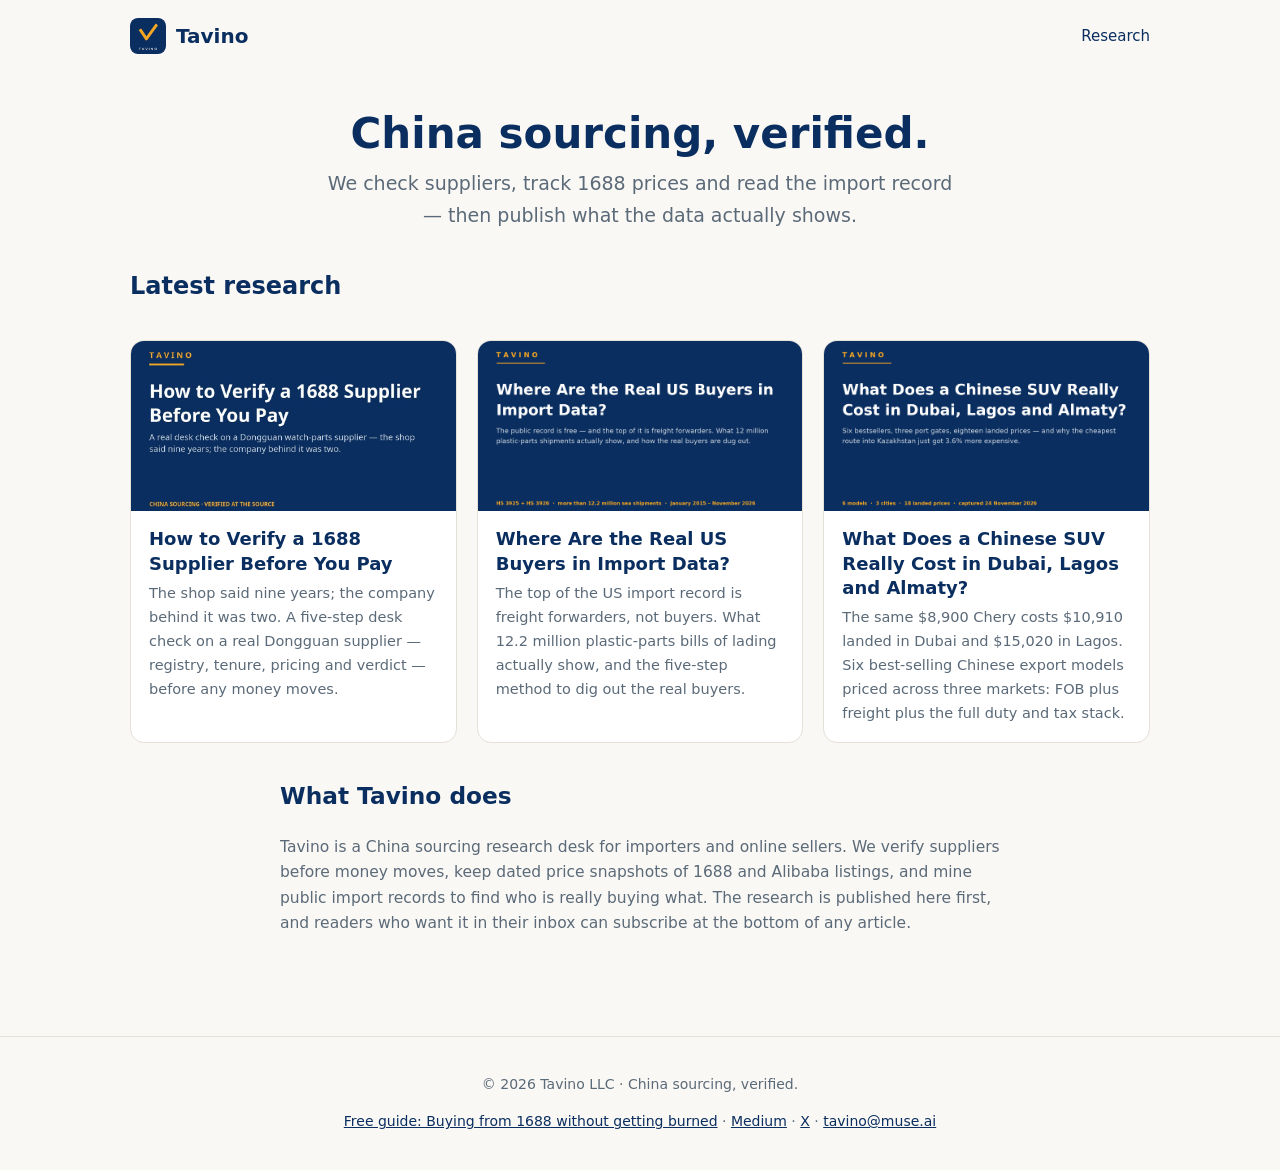
==== index.html @ 5d23ca44 "De-commercialize: no subscribe form on homepage; quiet end-of-article subscribe; soften about" ====
<!DOCTYPE html>
<html lang="en">
<head>
<meta charset="utf-8">
<meta name="viewport" content="width=device-width, initial-scale=1">
<title>Tavino — China sourcing, verified</title>
<meta name="description" content="Tavino researches China sourcing with real data: supplier verification, 1688 price snapshots and US import records. Get the free weekly brief.">
<link rel="canonical" href="https://sikekidu.github.io/tavino/">
<meta property="og:type" content="website">
<meta property="og:title" content="Tavino — China sourcing, verified">
<meta property="og:description" content="Tavino researches China sourcing with real data: supplier verification, 1688 price snapshots and US import records. Get the free weekly brief.">
<meta property="og:url" content="https://sikekidu.github.io/tavino/">
<meta property="og:image" content="https://sikekidu.github.io/tavino/assets/img/a1/img-1.jpg">
<meta name="twitter:card" content="summary_large_image">
<link rel="icon" href="https://sikekidu.github.io/tavino/assets/brand/favicon.ico">
<link rel="stylesheet" href="https://sikekidu.github.io/tavino/style.css">

</head>
<body>
<header class="site-header">
<a class="brand" href="https://sikekidu.github.io/tavino/"><img src="https://sikekidu.github.io/tavino/assets/brand/avatar.png" alt="Tavino logo" width="36" height="36"><span>Tavino</span></a>
<nav><a href="https://sikekidu.github.io/tavino/#research">Research</a></nav>
</header>
<main>
<section class="hero">
<h1>China sourcing, verified.</h1>
<p class="lede">We check suppliers, track 1688 prices and read the import record — then publish what the data actually shows.</p>
</section>
<section id="research">
<h2 style="color:var(--navy)">Latest research</h2>
<div class="cards">
<a class="card" href="https://sikekidu.github.io/tavino/verify-1688-supplier/"><img src="https://sikekidu.github.io/tavino/assets/img/a1/img-1.jpg" alt="How to Verify a 1688 Supplier Before You Pay"><div><h3>How to Verify a 1688 Supplier Before You Pay</h3><p>The shop said nine years; the company behind it was two. A five-step desk check on a real Dongguan supplier — registry, tenure, pricing and verdict — before any money moves.</p></div></a>
<a class="card" href="https://sikekidu.github.io/tavino/us-import-data-buyers/"><img src="https://sikekidu.github.io/tavino/assets/img/a2/cover.png" alt="Where Are the Real US Buyers in Import Data?"><div><h3>Where Are the Real US Buyers in Import Data?</h3><p>The top of the US import record is freight forwarders, not buyers. What 12.2 million plastic-parts bills of lading actually show, and the five-step method to dig out the real buyers.</p></div></a>
<a class="card" href="https://sikekidu.github.io/tavino/chinese-suv-landed-cost/"><img src="https://sikekidu.github.io/tavino/assets/img/a3/cover.png" alt="What Does a Chinese SUV Really Cost in Dubai, Lagos and Almaty?"><div><h3>What Does a Chinese SUV Really Cost in Dubai, Lagos and Almaty?</h3><p>The same $8,900 Chery costs $10,910 landed in Dubai and $15,020 in Lagos. Six best-selling Chinese export models priced across three markets: FOB plus freight plus the full duty and tax stack.</p></div></a>
</div>
</section>
<section class="about">
<h2>What Tavino does</h2>
<p>Tavino is a China sourcing research desk for importers and online sellers. We verify suppliers before money moves, keep dated price snapshots of 1688 and Alibaba listings, and mine public import records to find who is really buying what. The research is published here first, and readers who want it in their inbox can subscribe at the bottom of any article.</p>
</section>
</main>
<footer class="site-footer">
<p>© 2026 Tavino LLC · China sourcing, verified.</p>
<p><a href="https://payhip.com/b/dk5Lb">Free guide: Buying from 1688 without getting burned</a> · <a href="https://medium.com/@TavinoLLC">Medium</a> · <a href="https://x.com/Nathonni">X</a> · <a href="mailto:tavino@muse.ai">tavino@muse.ai</a></p>
</footer>

</body>
</html>
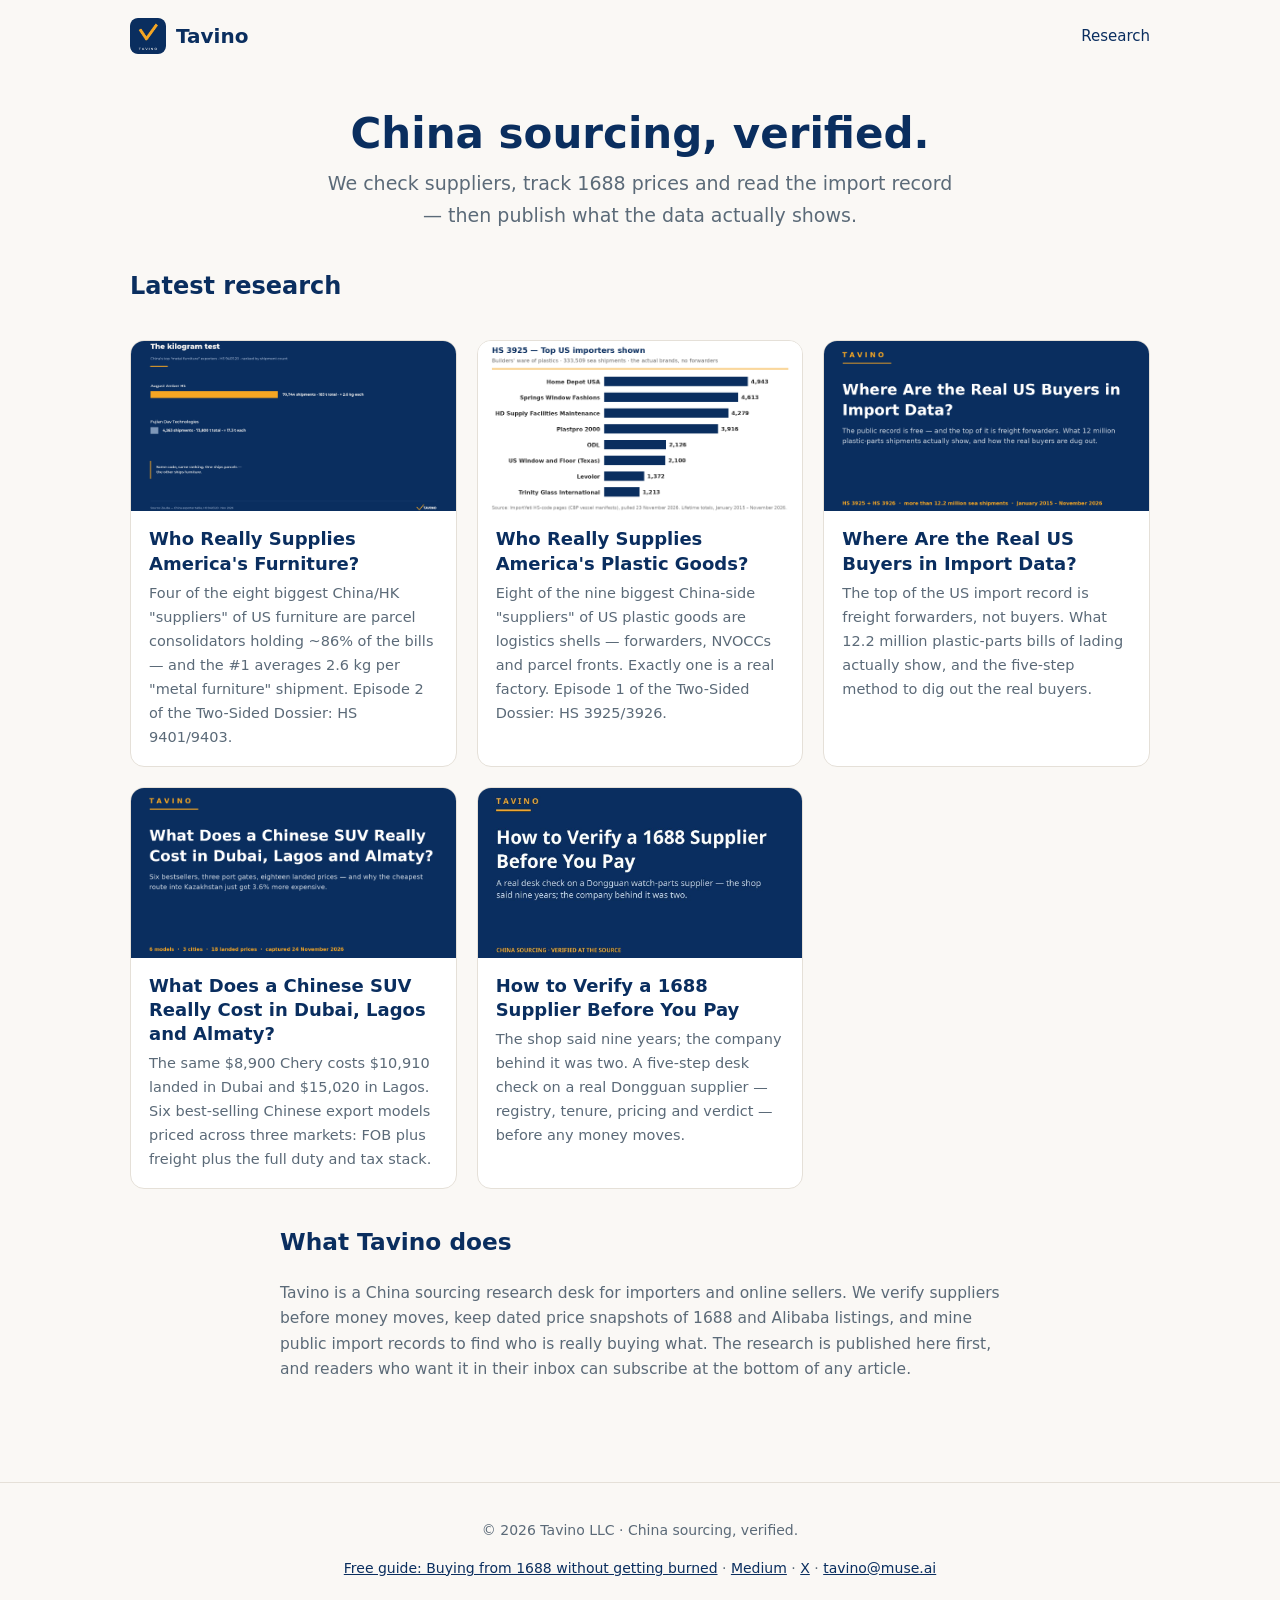
==== commit a3bd0171: "Add Two-Sided Dossier episodes 1-2 (plastics, furniture) as report pages" ====
--- a/index.html
+++ b/index.html
@@ -29,9 +29,11 @@
 <section id="research">
 <h2 style="color:var(--navy)">Latest research</h2>
 <div class="cards">
-<a class="card" href="https://sikekidu.github.io/tavino/verify-1688-supplier/"><img src="https://sikekidu.github.io/tavino/assets/img/a1/img-1.jpg" alt="How to Verify a 1688 Supplier Before You Pay"><div><h3>How to Verify a 1688 Supplier Before You Pay</h3><p>The shop said nine years; the company behind it was two. A five-step desk check on a real Dongguan supplier — registry, tenure, pricing and verdict — before any money moves.</p></div></a>
+<a class="card" href="https://sikekidu.github.io/tavino/who-supplies-americas-furniture/"><img src="https://sikekidu.github.io/tavino/assets/img/reports/kg-test.png" alt="Who Really Supplies America&#x27;s Furniture?"><div><h3>Who Really Supplies America&#x27;s Furniture?</h3><p>Four of the eight biggest China/HK &quot;suppliers&quot; of US furniture are parcel consolidators holding ~86% of the bills — and the #1 averages 2.6 kg per &quot;metal furniture&quot; shipment. Episode 2 of the Two-Sided Dossier: HS 9401/9403.</p></div></a>
+<a class="card" href="https://sikekidu.github.io/tavino/who-supplies-americas-plastics/"><img src="https://sikekidu.github.io/tavino/assets/img/a2/chart-clean.png" alt="Who Really Supplies America&#x27;s Plastic Goods?"><div><h3>Who Really Supplies America&#x27;s Plastic Goods?</h3><p>Eight of the nine biggest China-side &quot;suppliers&quot; of US plastic goods are logistics shells — forwarders, NVOCCs and parcel fronts. Exactly one is a real factory. Episode 1 of the Two-Sided Dossier: HS 3925/3926.</p></div></a>
 <a class="card" href="https://sikekidu.github.io/tavino/us-import-data-buyers/"><img src="https://sikekidu.github.io/tavino/assets/img/a2/cover.png" alt="Where Are the Real US Buyers in Import Data?"><div><h3>Where Are the Real US Buyers in Import Data?</h3><p>The top of the US import record is freight forwarders, not buyers. What 12.2 million plastic-parts bills of lading actually show, and the five-step method to dig out the real buyers.</p></div></a>
 <a class="card" href="https://sikekidu.github.io/tavino/chinese-suv-landed-cost/"><img src="https://sikekidu.github.io/tavino/assets/img/a3/cover.png" alt="What Does a Chinese SUV Really Cost in Dubai, Lagos and Almaty?"><div><h3>What Does a Chinese SUV Really Cost in Dubai, Lagos and Almaty?</h3><p>The same $8,900 Chery costs $10,910 landed in Dubai and $15,020 in Lagos. Six best-selling Chinese export models priced across three markets: FOB plus freight plus the full duty and tax stack.</p></div></a>
+<a class="card" href="https://sikekidu.github.io/tavino/verify-1688-supplier/"><img src="https://sikekidu.github.io/tavino/assets/img/a1/img-1.jpg" alt="How to Verify a 1688 Supplier Before You Pay"><div><h3>How to Verify a 1688 Supplier Before You Pay</h3><p>The shop said nine years; the company behind it was two. A five-step desk check on a real Dongguan supplier — registry, tenure, pricing and verdict — before any money moves.</p></div></a>
 </div>
 </section>
 <section class="about">
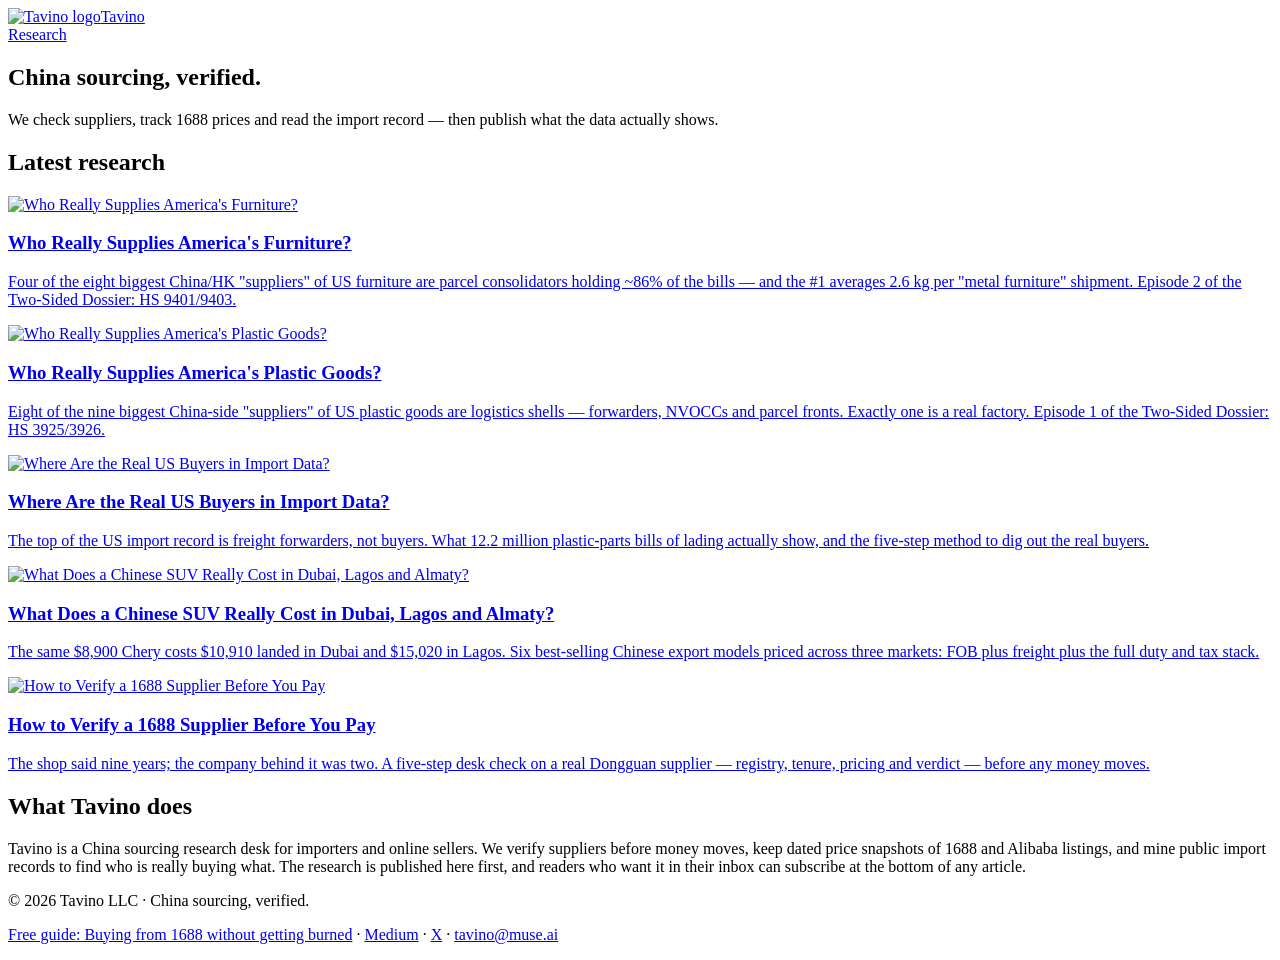
==== commit b04dc977: "Switch site to tavinosourcing.com (custom domain + CNAME)" ====
--- a/index.html
+++ b/index.html
@@ -5,21 +5,21 @@
 <meta name="viewport" content="width=device-width, initial-scale=1">
 <title>Tavino — China sourcing, verified</title>
 <meta name="description" content="Tavino researches China sourcing with real data: supplier verification, 1688 price snapshots and US import records. Get the free weekly brief.">
-<link rel="canonical" href="https://sikekidu.github.io/tavino/">
+<link rel="canonical" href="https://tavinosourcing.com/">
 <meta property="og:type" content="website">
 <meta property="og:title" content="Tavino — China sourcing, verified">
 <meta property="og:description" content="Tavino researches China sourcing with real data: supplier verification, 1688 price snapshots and US import records. Get the free weekly brief.">
-<meta property="og:url" content="https://sikekidu.github.io/tavino/">
-<meta property="og:image" content="https://sikekidu.github.io/tavino/assets/img/a1/img-1.jpg">
+<meta property="og:url" content="https://tavinosourcing.com/">
+<meta property="og:image" content="https://tavinosourcing.com/assets/img/a1/img-1.jpg">
 <meta name="twitter:card" content="summary_large_image">
-<link rel="icon" href="https://sikekidu.github.io/tavino/assets/brand/favicon.ico">
-<link rel="stylesheet" href="https://sikekidu.github.io/tavino/style.css">
+<link rel="icon" href="https://tavinosourcing.com/assets/brand/favicon.ico">
+<link rel="stylesheet" href="https://tavinosourcing.com/style.css">
 
 </head>
 <body>
 <header class="site-header">
-<a class="brand" href="https://sikekidu.github.io/tavino/"><img src="https://sikekidu.github.io/tavino/assets/brand/avatar.png" alt="Tavino logo" width="36" height="36"><span>Tavino</span></a>
-<nav><a href="https://sikekidu.github.io/tavino/#research">Research</a></nav>
+<a class="brand" href="https://tavinosourcing.com/"><img src="https://tavinosourcing.com/assets/brand/avatar.png" alt="Tavino logo" width="36" height="36"><span>Tavino</span></a>
+<nav><a href="https://tavinosourcing.com/#research">Research</a></nav>
 </header>
 <main>
 <section class="hero">
@@ -29,11 +29,11 @@
 <section id="research">
 <h2 style="color:var(--navy)">Latest research</h2>
 <div class="cards">
-<a class="card" href="https://sikekidu.github.io/tavino/who-supplies-americas-furniture/"><img src="https://sikekidu.github.io/tavino/assets/img/reports/kg-test.png" alt="Who Really Supplies America&#x27;s Furniture?"><div><h3>Who Really Supplies America&#x27;s Furniture?</h3><p>Four of the eight biggest China/HK &quot;suppliers&quot; of US furniture are parcel consolidators holding ~86% of the bills — and the #1 averages 2.6 kg per &quot;metal furniture&quot; shipment. Episode 2 of the Two-Sided Dossier: HS 9401/9403.</p></div></a>
-<a class="card" href="https://sikekidu.github.io/tavino/who-supplies-americas-plastics/"><img src="https://sikekidu.github.io/tavino/assets/img/a2/chart-clean.png" alt="Who Really Supplies America&#x27;s Plastic Goods?"><div><h3>Who Really Supplies America&#x27;s Plastic Goods?</h3><p>Eight of the nine biggest China-side &quot;suppliers&quot; of US plastic goods are logistics shells — forwarders, NVOCCs and parcel fronts. Exactly one is a real factory. Episode 1 of the Two-Sided Dossier: HS 3925/3926.</p></div></a>
-<a class="card" href="https://sikekidu.github.io/tavino/us-import-data-buyers/"><img src="https://sikekidu.github.io/tavino/assets/img/a2/cover.png" alt="Where Are the Real US Buyers in Import Data?"><div><h3>Where Are the Real US Buyers in Import Data?</h3><p>The top of the US import record is freight forwarders, not buyers. What 12.2 million plastic-parts bills of lading actually show, and the five-step method to dig out the real buyers.</p></div></a>
-<a class="card" href="https://sikekidu.github.io/tavino/chinese-suv-landed-cost/"><img src="https://sikekidu.github.io/tavino/assets/img/a3/cover.png" alt="What Does a Chinese SUV Really Cost in Dubai, Lagos and Almaty?"><div><h3>What Does a Chinese SUV Really Cost in Dubai, Lagos and Almaty?</h3><p>The same $8,900 Chery costs $10,910 landed in Dubai and $15,020 in Lagos. Six best-selling Chinese export models priced across three markets: FOB plus freight plus the full duty and tax stack.</p></div></a>
-<a class="card" href="https://sikekidu.github.io/tavino/verify-1688-supplier/"><img src="https://sikekidu.github.io/tavino/assets/img/a1/img-1.jpg" alt="How to Verify a 1688 Supplier Before You Pay"><div><h3>How to Verify a 1688 Supplier Before You Pay</h3><p>The shop said nine years; the company behind it was two. A five-step desk check on a real Dongguan supplier — registry, tenure, pricing and verdict — before any money moves.</p></div></a>
+<a class="card" href="https://tavinosourcing.com/who-supplies-americas-furniture/"><img src="https://tavinosourcing.com/assets/img/reports/kg-test.png" alt="Who Really Supplies America&#x27;s Furniture?"><div><h3>Who Really Supplies America&#x27;s Furniture?</h3><p>Four of the eight biggest China/HK &quot;suppliers&quot; of US furniture are parcel consolidators holding ~86% of the bills — and the #1 averages 2.6 kg per &quot;metal furniture&quot; shipment. Episode 2 of the Two-Sided Dossier: HS 9401/9403.</p></div></a>
+<a class="card" href="https://tavinosourcing.com/who-supplies-americas-plastics/"><img src="https://tavinosourcing.com/assets/img/a2/chart-clean.png" alt="Who Really Supplies America&#x27;s Plastic Goods?"><div><h3>Who Really Supplies America&#x27;s Plastic Goods?</h3><p>Eight of the nine biggest China-side &quot;suppliers&quot; of US plastic goods are logistics shells — forwarders, NVOCCs and parcel fronts. Exactly one is a real factory. Episode 1 of the Two-Sided Dossier: HS 3925/3926.</p></div></a>
+<a class="card" href="https://tavinosourcing.com/us-import-data-buyers/"><img src="https://tavinosourcing.com/assets/img/a2/cover.png" alt="Where Are the Real US Buyers in Import Data?"><div><h3>Where Are the Real US Buyers in Import Data?</h3><p>The top of the US import record is freight forwarders, not buyers. What 12.2 million plastic-parts bills of lading actually show, and the five-step method to dig out the real buyers.</p></div></a>
+<a class="card" href="https://tavinosourcing.com/chinese-suv-landed-cost/"><img src="https://tavinosourcing.com/assets/img/a3/cover.png" alt="What Does a Chinese SUV Really Cost in Dubai, Lagos and Almaty?"><div><h3>What Does a Chinese SUV Really Cost in Dubai, Lagos and Almaty?</h3><p>The same $8,900 Chery costs $10,910 landed in Dubai and $15,020 in Lagos. Six best-selling Chinese export models priced across three markets: FOB plus freight plus the full duty and tax stack.</p></div></a>
+<a class="card" href="https://tavinosourcing.com/verify-1688-supplier/"><img src="https://tavinosourcing.com/assets/img/a1/img-1.jpg" alt="How to Verify a 1688 Supplier Before You Pay"><div><h3>How to Verify a 1688 Supplier Before You Pay</h3><p>The shop said nine years; the company behind it was two. A five-step desk check on a real Dongguan supplier — registry, tenure, pricing and verdict — before any money moves.</p></div></a>
 </div>
 </section>
 <section class="about">
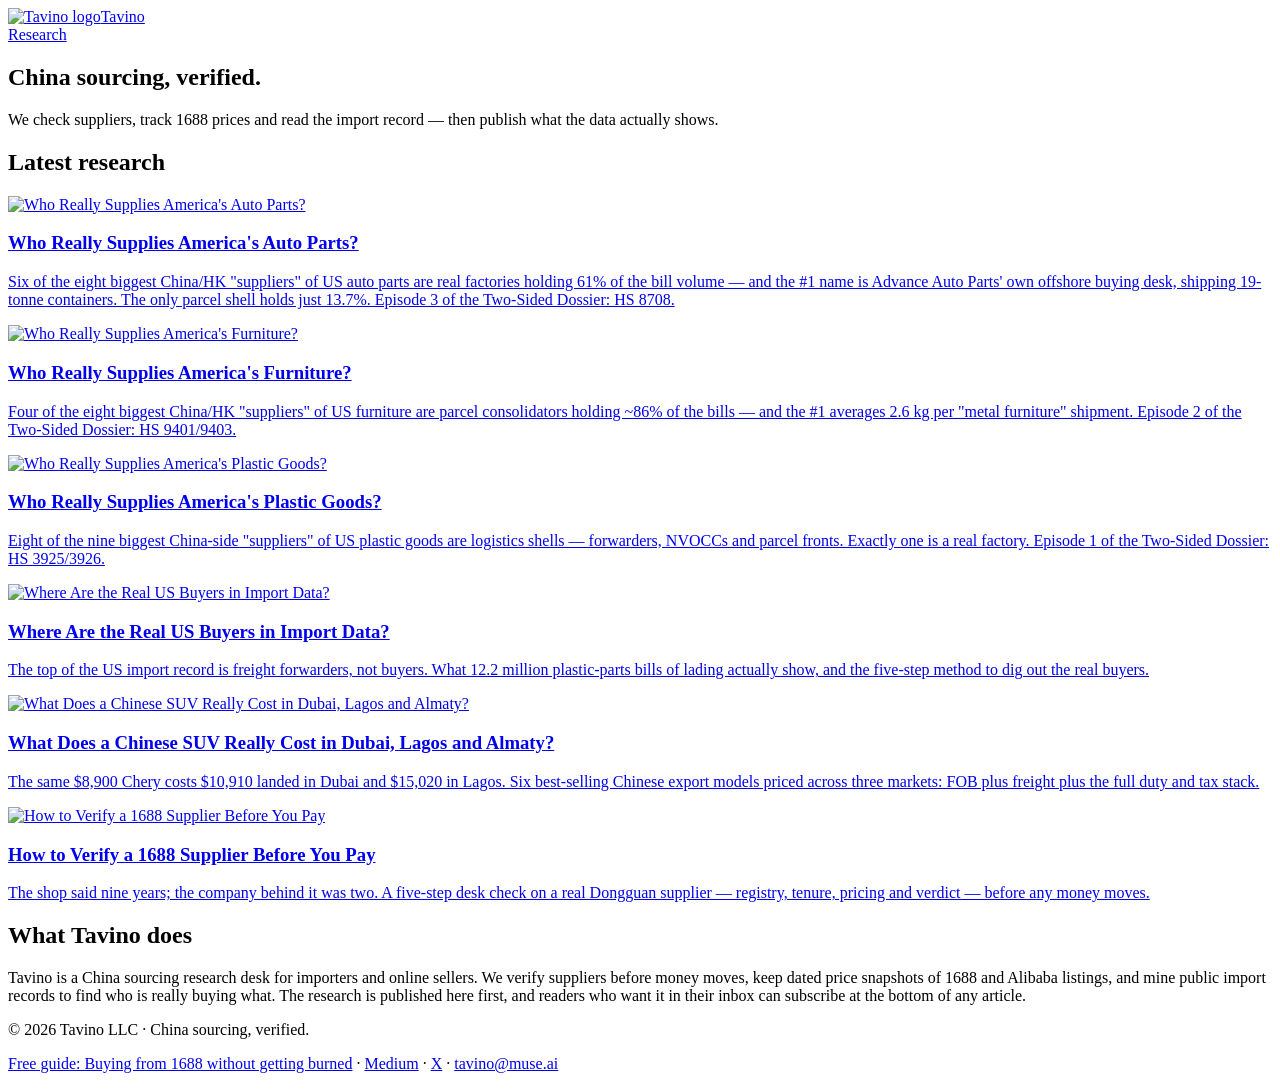
==== commit 07ff5e1e: "Ep.3 auto parts dossier (HS 8708) on site + data pack" ====
--- a/index.html
+++ b/index.html
@@ -29,6 +29,7 @@
 <section id="research">
 <h2 style="color:var(--navy)">Latest research</h2>
 <div class="cards">
+<a class="card" href="https://tavinosourcing.com/who-supplies-americas-auto-parts/"><img src="https://tavinosourcing.com/assets/img/a2/cover.png" alt="Who Really Supplies America&#x27;s Auto Parts?"><div><h3>Who Really Supplies America&#x27;s Auto Parts?</h3><p>Six of the eight biggest China/HK &quot;suppliers&quot; of US auto parts are real factories holding 61% of the bill volume — and the #1 name is Advance Auto Parts&#x27; own offshore buying desk, shipping 19-tonne containers. The only parcel shell holds just 13.7%. Episode 3 of the Two-Sided Dossier: HS 8708.</p></div></a>
 <a class="card" href="https://tavinosourcing.com/who-supplies-americas-furniture/"><img src="https://tavinosourcing.com/assets/img/reports/kg-test.png" alt="Who Really Supplies America&#x27;s Furniture?"><div><h3>Who Really Supplies America&#x27;s Furniture?</h3><p>Four of the eight biggest China/HK &quot;suppliers&quot; of US furniture are parcel consolidators holding ~86% of the bills — and the #1 averages 2.6 kg per &quot;metal furniture&quot; shipment. Episode 2 of the Two-Sided Dossier: HS 9401/9403.</p></div></a>
 <a class="card" href="https://tavinosourcing.com/who-supplies-americas-plastics/"><img src="https://tavinosourcing.com/assets/img/a2/chart-clean.png" alt="Who Really Supplies America&#x27;s Plastic Goods?"><div><h3>Who Really Supplies America&#x27;s Plastic Goods?</h3><p>Eight of the nine biggest China-side &quot;suppliers&quot; of US plastic goods are logistics shells — forwarders, NVOCCs and parcel fronts. Exactly one is a real factory. Episode 1 of the Two-Sided Dossier: HS 3925/3926.</p></div></a>
 <a class="card" href="https://tavinosourcing.com/us-import-data-buyers/"><img src="https://tavinosourcing.com/assets/img/a2/cover.png" alt="Where Are the Real US Buyers in Import Data?"><div><h3>Where Are the Real US Buyers in Import Data?</h3><p>The top of the US import record is freight forwarders, not buyers. What 12.2 million plastic-parts bills of lading actually show, and the five-step method to dig out the real buyers.</p></div></a>
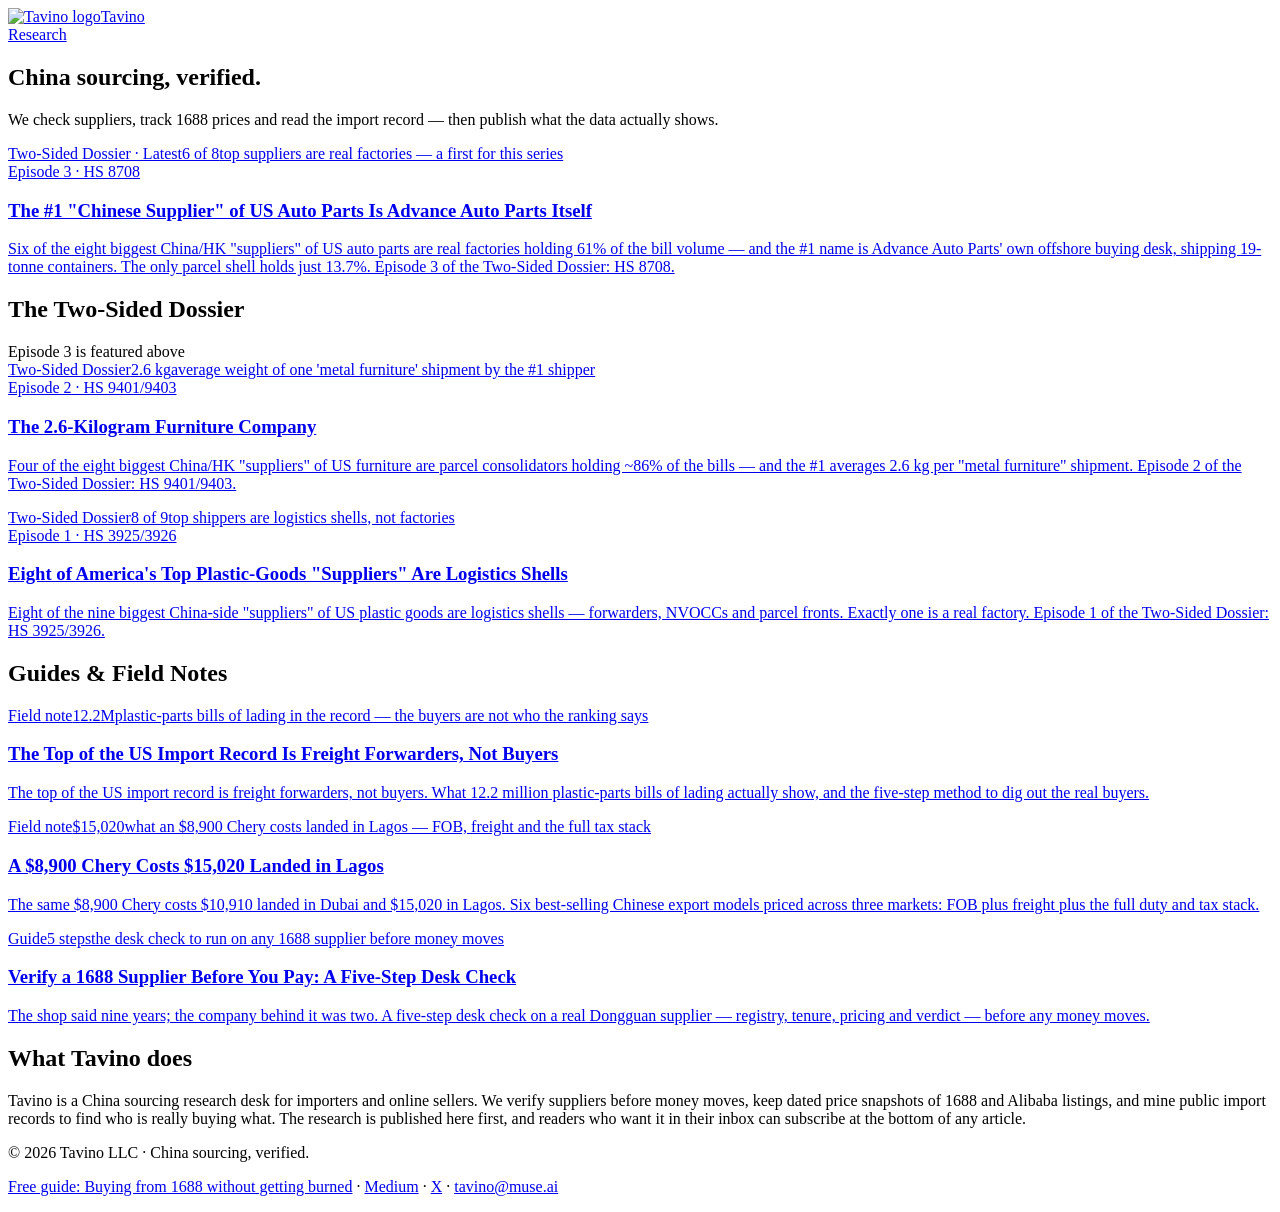
==== commit 0e202f71: "Homepage redesign + site-wide retitle: featured Ep.3 card, Two-Sided Dossier shelf (Ep.2/Ep.1) and G" ====
--- a/index.html
+++ b/index.html
@@ -27,14 +27,18 @@
 <p class="lede">We check suppliers, track 1688 prices and read the import record — then publish what the data actually shows.</p>
 </section>
 <section id="research">
-<h2 style="color:var(--navy)">Latest research</h2>
+<a class="card featured" href="https://tavinosourcing.com/who-supplies-americas-auto-parts/"><div class="cover-art"><span class="ca-kicker">Two-Sided Dossier · Latest</span><span class="ca-big">6 of 8</span><span class="ca-line">top suppliers are real factories — a first for this series</span></div><div><span class="ep-tag">Episode 3 · HS 8708</span><h3>The #1 &quot;Chinese Supplier&quot; of US Auto Parts Is Advance Auto Parts Itself</h3><p>Six of the eight biggest China/HK &quot;suppliers&quot; of US auto parts are real factories holding 61% of the bill volume — and the #1 name is Advance Auto Parts&#x27; own offshore buying desk, shipping 19-tonne containers. The only parcel shell holds just 13.7%. Episode 3 of the Two-Sided Dossier: HS 8708.</p></div></a>
+
+<div class="sec-head"><h2>The Two-Sided Dossier</h2><span class="sec-note">Episode 3 is featured above</span></div>
 <div class="cards">
-<a class="card" href="https://tavinosourcing.com/who-supplies-americas-auto-parts/"><img src="https://tavinosourcing.com/assets/img/a2/cover.png" alt="Who Really Supplies America&#x27;s Auto Parts?"><div><h3>Who Really Supplies America&#x27;s Auto Parts?</h3><p>Six of the eight biggest China/HK &quot;suppliers&quot; of US auto parts are real factories holding 61% of the bill volume — and the #1 name is Advance Auto Parts&#x27; own offshore buying desk, shipping 19-tonne containers. The only parcel shell holds just 13.7%. Episode 3 of the Two-Sided Dossier: HS 8708.</p></div></a>
-<a class="card" href="https://tavinosourcing.com/who-supplies-americas-furniture/"><img src="https://tavinosourcing.com/assets/img/reports/kg-test.png" alt="Who Really Supplies America&#x27;s Furniture?"><div><h3>Who Really Supplies America&#x27;s Furniture?</h3><p>Four of the eight biggest China/HK &quot;suppliers&quot; of US furniture are parcel consolidators holding ~86% of the bills — and the #1 averages 2.6 kg per &quot;metal furniture&quot; shipment. Episode 2 of the Two-Sided Dossier: HS 9401/9403.</p></div></a>
-<a class="card" href="https://tavinosourcing.com/who-supplies-americas-plastics/"><img src="https://tavinosourcing.com/assets/img/a2/chart-clean.png" alt="Who Really Supplies America&#x27;s Plastic Goods?"><div><h3>Who Really Supplies America&#x27;s Plastic Goods?</h3><p>Eight of the nine biggest China-side &quot;suppliers&quot; of US plastic goods are logistics shells — forwarders, NVOCCs and parcel fronts. Exactly one is a real factory. Episode 1 of the Two-Sided Dossier: HS 3925/3926.</p></div></a>
-<a class="card" href="https://tavinosourcing.com/us-import-data-buyers/"><img src="https://tavinosourcing.com/assets/img/a2/cover.png" alt="Where Are the Real US Buyers in Import Data?"><div><h3>Where Are the Real US Buyers in Import Data?</h3><p>The top of the US import record is freight forwarders, not buyers. What 12.2 million plastic-parts bills of lading actually show, and the five-step method to dig out the real buyers.</p></div></a>
-<a class="card" href="https://tavinosourcing.com/chinese-suv-landed-cost/"><img src="https://tavinosourcing.com/assets/img/a3/cover.png" alt="What Does a Chinese SUV Really Cost in Dubai, Lagos and Almaty?"><div><h3>What Does a Chinese SUV Really Cost in Dubai, Lagos and Almaty?</h3><p>The same $8,900 Chery costs $10,910 landed in Dubai and $15,020 in Lagos. Six best-selling Chinese export models priced across three markets: FOB plus freight plus the full duty and tax stack.</p></div></a>
-<a class="card" href="https://tavinosourcing.com/verify-1688-supplier/"><img src="https://tavinosourcing.com/assets/img/a1/img-1.jpg" alt="How to Verify a 1688 Supplier Before You Pay"><div><h3>How to Verify a 1688 Supplier Before You Pay</h3><p>The shop said nine years; the company behind it was two. A five-step desk check on a real Dongguan supplier — registry, tenure, pricing and verdict — before any money moves.</p></div></a>
+<a class="card" href="https://tavinosourcing.com/who-supplies-americas-furniture/"><div class="cover-art"><span class="ca-kicker">Two-Sided Dossier</span><span class="ca-big">2.6 kg</span><span class="ca-line">average weight of one &#x27;metal furniture&#x27; shipment by the #1 shipper</span></div><div><span class="ep-tag">Episode 2 · HS 9401/9403</span><h3>The 2.6-Kilogram Furniture Company</h3><p>Four of the eight biggest China/HK &quot;suppliers&quot; of US furniture are parcel consolidators holding ~86% of the bills — and the #1 averages 2.6 kg per &quot;metal furniture&quot; shipment. Episode 2 of the Two-Sided Dossier: HS 9401/9403.</p></div></a>
+<a class="card" href="https://tavinosourcing.com/who-supplies-americas-plastics/"><div class="cover-art"><span class="ca-kicker">Two-Sided Dossier</span><span class="ca-big">8 of 9</span><span class="ca-line">top shippers are logistics shells, not factories</span></div><div><span class="ep-tag">Episode 1 · HS 3925/3926</span><h3>Eight of America&#x27;s Top Plastic-Goods &quot;Suppliers&quot; Are Logistics Shells</h3><p>Eight of the nine biggest China-side &quot;suppliers&quot; of US plastic goods are logistics shells — forwarders, NVOCCs and parcel fronts. Exactly one is a real factory. Episode 1 of the Two-Sided Dossier: HS 3925/3926.</p></div></a>
+</div>
+<div class="sec-head"><h2>Guides &amp; Field Notes</h2></div>
+<div class="cards">
+<a class="card" href="https://tavinosourcing.com/us-import-data-buyers/"><div class="cover-art"><span class="ca-kicker">Field note</span><span class="ca-big">12.2M</span><span class="ca-line">plastic-parts bills of lading in the record — the buyers are not who the ranking says</span></div><div><h3>The Top of the US Import Record Is Freight Forwarders, Not Buyers</h3><p>The top of the US import record is freight forwarders, not buyers. What 12.2 million plastic-parts bills of lading actually show, and the five-step method to dig out the real buyers.</p></div></a>
+<a class="card" href="https://tavinosourcing.com/chinese-suv-landed-cost/"><div class="cover-art"><span class="ca-kicker">Field note</span><span class="ca-big">$15,020</span><span class="ca-line">what an $8,900 Chery costs landed in Lagos — FOB, freight and the full tax stack</span></div><div><h3>A $8,900 Chery Costs $15,020 Landed in Lagos</h3><p>The same $8,900 Chery costs $10,910 landed in Dubai and $15,020 in Lagos. Six best-selling Chinese export models priced across three markets: FOB plus freight plus the full duty and tax stack.</p></div></a>
+<a class="card" href="https://tavinosourcing.com/verify-1688-supplier/"><div class="cover-art"><span class="ca-kicker">Guide</span><span class="ca-big">5 steps</span><span class="ca-line">the desk check to run on any 1688 supplier before money moves</span></div><div><h3>Verify a 1688 Supplier Before You Pay: A Five-Step Desk Check</h3><p>The shop said nine years; the company behind it was two. A five-step desk check on a real Dongguan supplier — registry, tenure, pricing and verdict — before any money moves.</p></div></a>
 </div>
 </section>
 <section class="about">
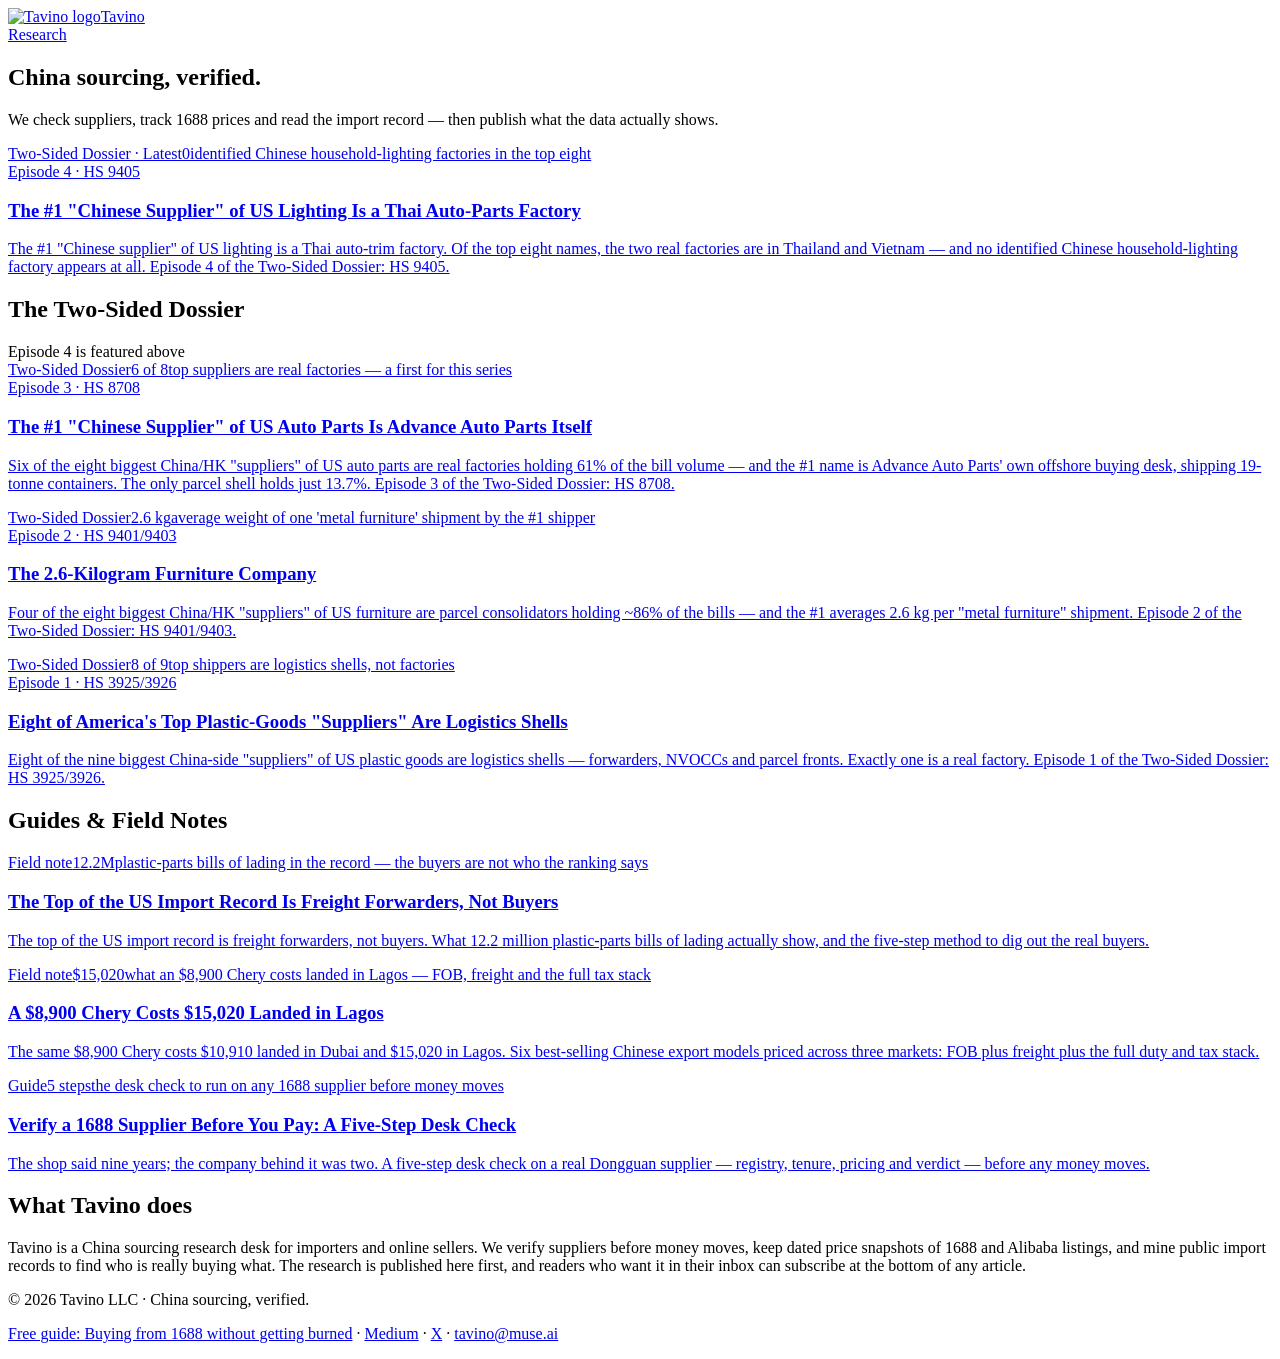
==== commit 7b91aa84: "Ep.4 lighting dossier: Thai auto-parts factory headline" ====
--- a/index.html
+++ b/index.html
@@ -15,6 +15,13 @@
 <link rel="icon" href="https://tavinosourcing.com/assets/brand/favicon.ico">
 <link rel="stylesheet" href="https://tavinosourcing.com/style.css">
 
+<script type="text/javascript">
+    (function(c,l,a,r,i,t,y){
+        c[a]=c[a]||function(){(c[a].q=c[a].q||[]).push(arguments)};
+        t=l.createElement(r);t.async=1;t.src="https://www.clarity.ms/tag/"+i;
+        y=l.getElementsByTagName(r)[0];y.parentNode.insertBefore(t,y);
+    })(window, document, "clarity", "script", "zjh5mut81j");
+</script>
 </head>
 <body>
 <header class="site-header">
@@ -27,10 +34,11 @@
 <p class="lede">We check suppliers, track 1688 prices and read the import record — then publish what the data actually shows.</p>
 </section>
 <section id="research">
-<a class="card featured" href="https://tavinosourcing.com/who-supplies-americas-auto-parts/"><div class="cover-art"><span class="ca-kicker">Two-Sided Dossier · Latest</span><span class="ca-big">6 of 8</span><span class="ca-line">top suppliers are real factories — a first for this series</span></div><div><span class="ep-tag">Episode 3 · HS 8708</span><h3>The #1 &quot;Chinese Supplier&quot; of US Auto Parts Is Advance Auto Parts Itself</h3><p>Six of the eight biggest China/HK &quot;suppliers&quot; of US auto parts are real factories holding 61% of the bill volume — and the #1 name is Advance Auto Parts&#x27; own offshore buying desk, shipping 19-tonne containers. The only parcel shell holds just 13.7%. Episode 3 of the Two-Sided Dossier: HS 8708.</p></div></a>
+<a class="card featured" href="https://tavinosourcing.com/who-supplies-americas-lighting/"><div class="cover-art"><span class="ca-kicker">Two-Sided Dossier · Latest</span><span class="ca-big">0</span><span class="ca-line">identified Chinese household-lighting factories in the top eight</span></div><div><span class="ep-tag">Episode 4 · HS 9405</span><h3>The #1 &quot;Chinese Supplier&quot; of US Lighting Is a Thai Auto-Parts Factory</h3><p>The #1 &quot;Chinese supplier&quot; of US lighting is a Thai auto-trim factory. Of the top eight names, the two real factories are in Thailand and Vietnam — and no identified Chinese household-lighting factory appears at all. Episode 4 of the Two-Sided Dossier: HS 9405.</p></div></a>
 
-<div class="sec-head"><h2>The Two-Sided Dossier</h2><span class="sec-note">Episode 3 is featured above</span></div>
+<div class="sec-head"><h2>The Two-Sided Dossier</h2><span class="sec-note">Episode 4 is featured above</span></div>
 <div class="cards">
+<a class="card" href="https://tavinosourcing.com/who-supplies-americas-auto-parts/"><div class="cover-art"><span class="ca-kicker">Two-Sided Dossier</span><span class="ca-big">6 of 8</span><span class="ca-line">top suppliers are real factories — a first for this series</span></div><div><span class="ep-tag">Episode 3 · HS 8708</span><h3>The #1 &quot;Chinese Supplier&quot; of US Auto Parts Is Advance Auto Parts Itself</h3><p>Six of the eight biggest China/HK &quot;suppliers&quot; of US auto parts are real factories holding 61% of the bill volume — and the #1 name is Advance Auto Parts&#x27; own offshore buying desk, shipping 19-tonne containers. The only parcel shell holds just 13.7%. Episode 3 of the Two-Sided Dossier: HS 8708.</p></div></a>
 <a class="card" href="https://tavinosourcing.com/who-supplies-americas-furniture/"><div class="cover-art"><span class="ca-kicker">Two-Sided Dossier</span><span class="ca-big">2.6 kg</span><span class="ca-line">average weight of one &#x27;metal furniture&#x27; shipment by the #1 shipper</span></div><div><span class="ep-tag">Episode 2 · HS 9401/9403</span><h3>The 2.6-Kilogram Furniture Company</h3><p>Four of the eight biggest China/HK &quot;suppliers&quot; of US furniture are parcel consolidators holding ~86% of the bills — and the #1 averages 2.6 kg per &quot;metal furniture&quot; shipment. Episode 2 of the Two-Sided Dossier: HS 9401/9403.</p></div></a>
 <a class="card" href="https://tavinosourcing.com/who-supplies-americas-plastics/"><div class="cover-art"><span class="ca-kicker">Two-Sided Dossier</span><span class="ca-big">8 of 9</span><span class="ca-line">top shippers are logistics shells, not factories</span></div><div><span class="ep-tag">Episode 1 · HS 3925/3926</span><h3>Eight of America&#x27;s Top Plastic-Goods &quot;Suppliers&quot; Are Logistics Shells</h3><p>Eight of the nine biggest China-side &quot;suppliers&quot; of US plastic goods are logistics shells — forwarders, NVOCCs and parcel fronts. Exactly one is a real factory. Episode 1 of the Two-Sided Dossier: HS 3925/3926.</p></div></a>
 </div>
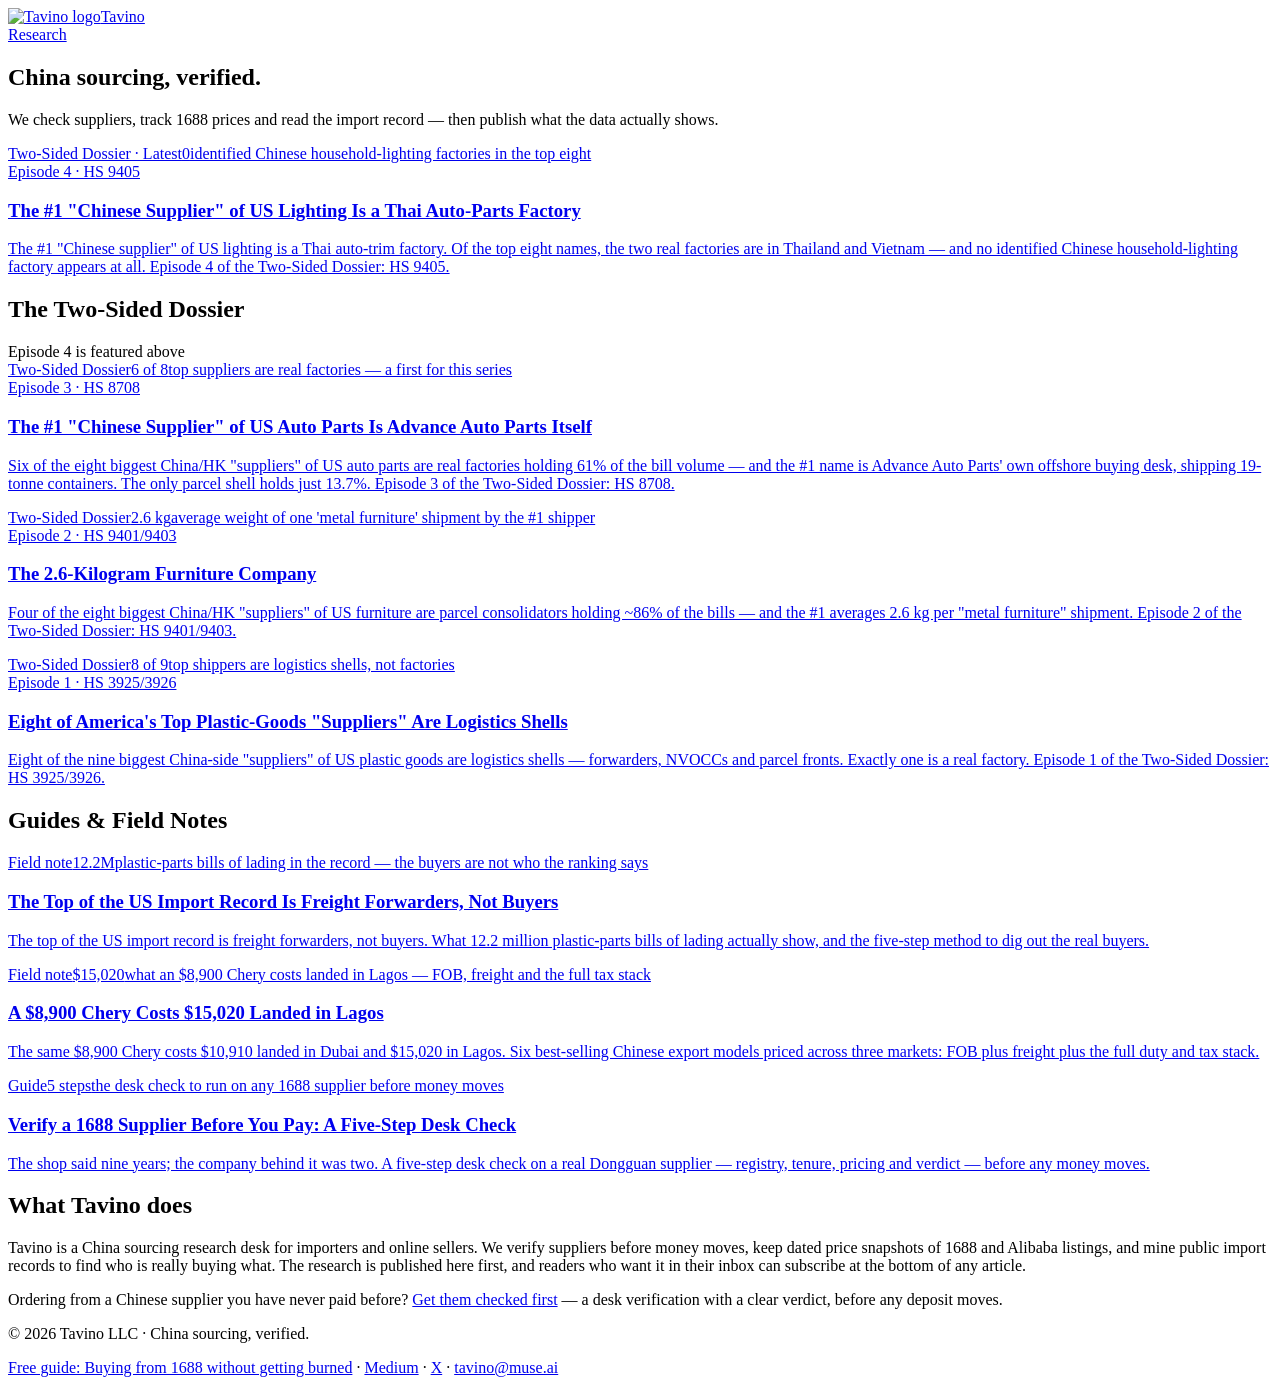
==== commit 6bffc577: "Add /verify Supplier Check landing page with Payhip checkout (Basic 49 / Full 79 / Compare 149), sam" ====
--- a/index.html
+++ b/index.html
@@ -52,6 +52,7 @@
 <section class="about">
 <h2>What Tavino does</h2>
 <p>Tavino is a China sourcing research desk for importers and online sellers. We verify suppliers before money moves, keep dated price snapshots of 1688 and Alibaba listings, and mine public import records to find who is really buying what. The research is published here first, and readers who want it in their inbox can subscribe at the bottom of any article.</p>
+<p>Ordering from a Chinese supplier you have never paid before? <a href="https://tavinosourcing.com/verify/">Get them checked first</a> — a desk verification with a clear verdict, before any deposit moves.</p>
 </section>
 </main>
 <footer class="site-footer">
